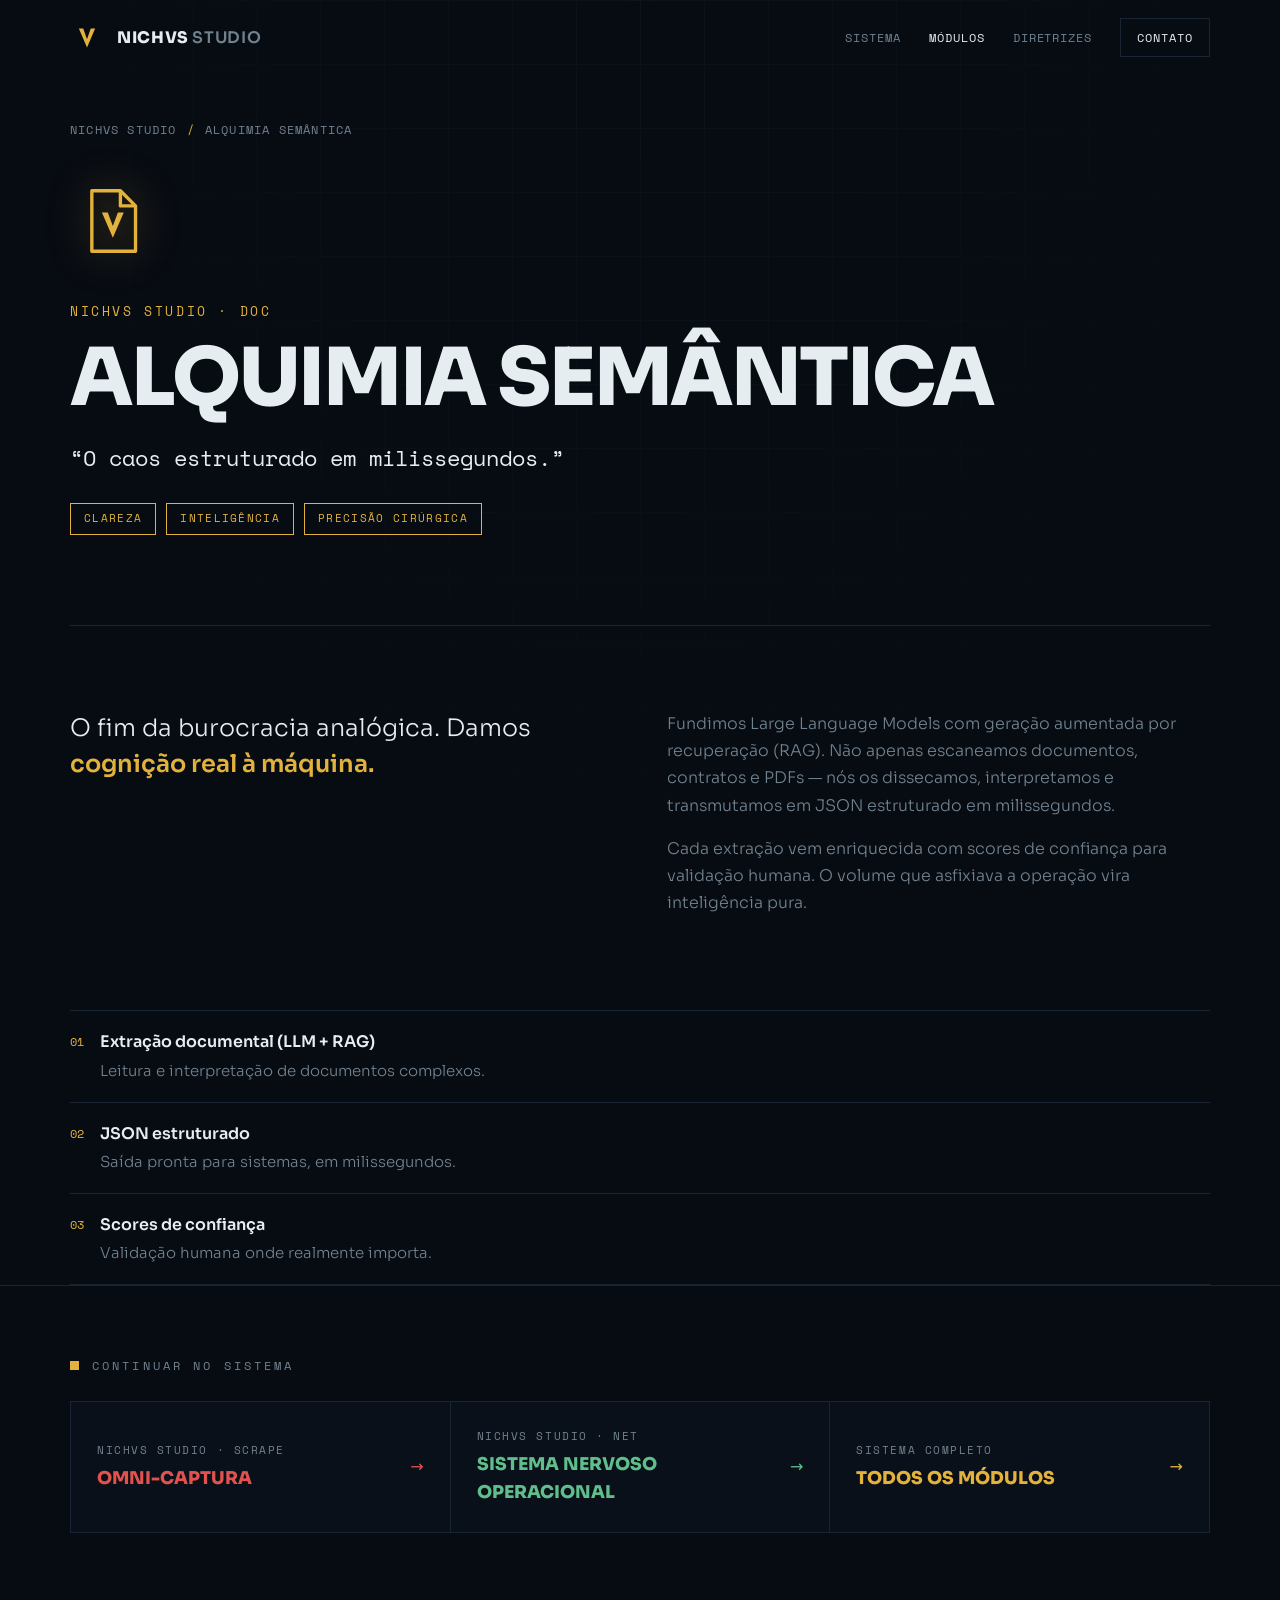
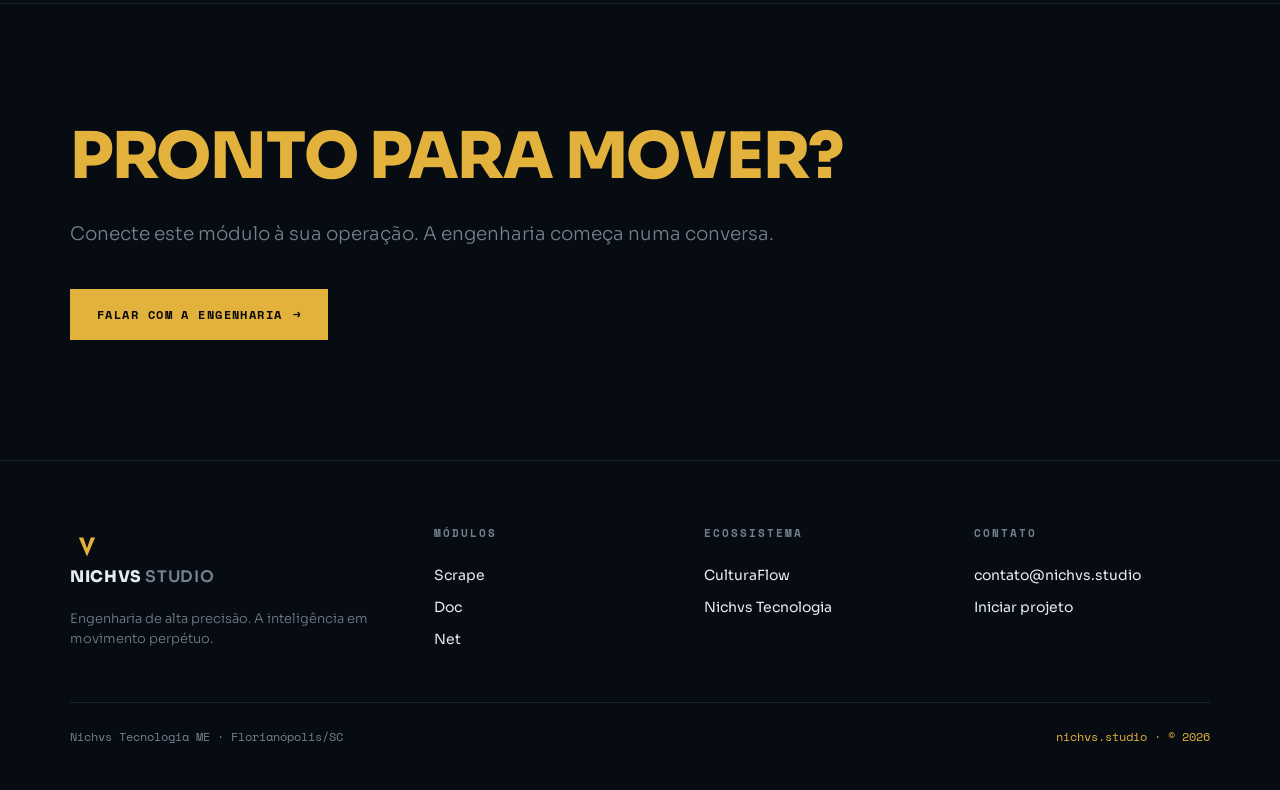
==== doc.html @ d35e4947 "Add files via upload" ====
<!DOCTYPE html><html lang="pt-BR"><head><meta charset="UTF-8"/><meta name="viewport" content="width=device-width, initial-scale=1.0"/><title>NICHVS STUDIO · DOC — Alquimia Semântica | NICHVS STUDIO</title><meta name="description" content="NICHVS STUDIO · DOC · Alquimia Semântica. O caos estruturado em milissegundos."/><link rel="preconnect" href="https://fonts.googleapis.com"/><link rel="preconnect" href="https://fonts.gstatic.com" crossorigin/><link href="https://fonts.googleapis.com/css2?family=Sora:wght@300;400;600;800&family=Space+Mono:wght@400;700&display=swap" rel="stylesheet"/><link rel="stylesheet" href="studio.css"/></head><body class="mod-doc"><header id="head"><div class="wrap nav"><a class="brand" href="index.html" aria-label="NICHVS STUDIO"><svg viewBox="0 0 100 100" aria-hidden="true"><path class="v-fill" d="M26 22 L50 78 L74 22 L61 22 L50 54 L39 22 Z"/></svg><span class="bt">NICHVS <span>STUDIO</span></span></a><nav class="nav-links"><a href="index.html#sistema">Sistema</a><a href="index.html#modulos" style="color:var(--text)">Módulos</a><a href="index.html#diretrizes">Diretrizes</a><a class="nav-cta" href="mailto:contato@nichvs.studio">Contato</a></nav></div></header><main id="top"><div class="wrap"><div class="crumb"><a href="index.html">NICHVS STUDIO</a><span class="sep">/</span>Alquimia Semântica</div><section class="mhero"><svg class="mhero-ico" viewBox="0 0 100 100" aria-hidden="true"><path class="v-stroke" stroke-width="4" stroke-linejoin="round" d="M26 14 H60 L78 32 V86 H26 Z"/><path class="v-stroke" stroke-width="4" stroke-linejoin="round" d="M60 14 V32 H78"/><path class="v-fill" d="M38 40 L51 70 L64 40 L57 40 L51 56 L45 40 Z"/></svg><div class="mname">NICHVS STUDIO · DOC</div><h1>Alquimia Semântica</h1><p class="mtagline">“O caos estruturado em milissegundos.”</p><div class="mcon"><span>Clareza</span><span>Inteligência</span><span>Precisão Cirúrgica</span></div></section><section class="mbody"><div class="lead reveal">O fim da burocracia analógica. Damos <strong>cognição real à máquina.</strong></div><div class="detail reveal"><p>Fundimos Large Language Models com geração aumentada por recuperação (RAG). Não apenas escaneamos documentos, contratos e PDFs — nós os dissecamos, interpretamos e transmutamos em JSON estruturado em milissegundos.</p><p>Cada extração vem enriquecida com scores de confiança para validação humana. O volume que asfixiava a operação vira inteligência pura.</p></div></section><section class="reveal"><ul class="caps"><li><span class="ci">01</span><div><b>Extração documental (LLM + RAG)</b><span>Leitura e interpretação de documentos complexos.</span></div></li><li><span class="ci">02</span><div><b>JSON estruturado</b><span>Saída pronta para sistemas, em milissegundos.</span></div></li><li><span class="ci">03</span><div><b>Scores de confiança</b><span>Validação humana onde realmente importa.</span></div></li></ul></section></div><section class="xnav"><div class="wrap"><div class="sec-label">Continuar no sistema</div><div class="xrow"><a class="xcard m-scrape" href="scrape.html"><div><div class="xl">NICHVS STUDIO · SCRAPE</div><div class="xt">Omni-Captura</div></div><span class="arw">&rarr;</span></a><a class="xcard m-net" href="net.html"><div><div class="xl">NICHVS STUDIO · NET</div><div class="xt">Sistema Nervoso Operacional</div></div><span class="arw">&rarr;</span></a><a class="xcard" href="index.html#modulos"><div><div class="xl">Sistema completo</div><div class="xt">Todos os módulos</div></div><span class="arw">&rarr;</span></a></div></div></section><section class="promise"><div class="wrap"><h2 class="big"><span class="l2">Pronto para mover?</span></h2><p class="sub">Conecte este módulo à sua operação. A engenharia começa numa conversa.</p><a class="btn btn-primary" href="mailto:contato@nichvs.studio?subject=NICHVS%20STUDIO%20·%20DOC">Falar com a engenharia <span class="arw">&rarr;</span></a></div></section></main><footer><div class="wrap"><div class="fgrid"><div class="fcol"><a class="brand" href="index.html"><svg viewBox="0 0 100 100" aria-hidden="true"><path class="v-fill" d="M26 22 L50 78 L74 22 L61 22 L50 54 L39 22 Z"/></svg><span class="bt">NICHVS <span>STUDIO</span></span></a><p class="fabout">Engenharia de alta precisão. A inteligência em movimento perpétuo.</p></div><div class="fcol"><h4>Módulos</h4><a href="scrape.html">Scrape</a><a href="doc.html">Doc</a><a href="net.html">Net</a></div><div class="fcol"><h4>Ecossistema</h4><a href="https://culturaflow.netlify.app" target="_blank" rel="noopener">CulturaFlow</a><a href="https://nichvs.tech" target="_blank" rel="noopener">Nichvs Tecnologia</a></div><div class="fcol"><h4>Contato</h4><a href="mailto:contato@nichvs.studio">contato@nichvs.studio</a><a href="mailto:contato@nichvs.studio?subject=Novo%20projeto">Iniciar projeto</a></div></div><div class="fmeta"><span>Nichvs Tecnologia ME · Florianópolis/SC</span><span class="gold">nichvs.studio · © 2026</span></div></div></footer><script>(function(){"use strict";var h=document.getElementById("head");function s(){if(window.pageYOffset>40){h.classList.add("scrolled");}else{h.classList.remove("scrolled");}}window.addEventListener("scroll",s,{passive:true});s();var it=document.querySelectorAll(".reveal");if("IntersectionObserver" in window){var io=new IntersectionObserver(function(e){for(var i=0;i<e.length;i++){if(e[i].isIntersecting){e[i].target.classList.add("in");io.unobserve(e[i].target);}}},{threshold:.12,rootMargin:"0px 0px -40px 0px"});for(var j=0;j<it.length;j++){io.observe(it[j]);}}else{for(var k=0;k<it.length;k++){it[k].classList.add("in");}}})();</script></body></html>
---- studio.css ----
/* ============================================================
   NICHVS STUDIO — Sistema de Identidade Modular
   Brutalismo Minimalista · Ponta de Lança · Precisão
   ============================================================ */
:root{
  --void:#070b12;
  --surface:#0a1019;
  --surface-2:#0e1722;
  --line:#1a2533;
  --line-soft:#121c28;
  --text:#E6EDF0;
  --muted:#71828F;
  --gold:#E3B23C;
  --red:#E0524D;
  --green:#5FBE8C;
  --c:var(--gold);           /* cor de acento por página (default = master) */
  --maxw:1200px;
}
body.mod-scrape{--c:var(--red)}
body.mod-doc{--c:var(--gold)}
body.mod-net{--c:var(--green)}

*{box-sizing:border-box;margin:0;padding:0}
html{scroll-behavior:smooth;-webkit-text-size-adjust:100%}
body{
  background:var(--void);color:var(--text);
  font-family:"Sora",system-ui,-apple-system,sans-serif;
  line-height:1.6;font-weight:400;overflow-x:hidden;-webkit-font-smoothing:antialiased;
}
/* faint engineering grid */
body::before{
  content:"";position:fixed;inset:0;z-index:0;pointer-events:none;opacity:.5;
  background-image:linear-gradient(var(--line-soft) 1px,transparent 1px),linear-gradient(90deg,var(--line-soft) 1px,transparent 1px);
  background-size:64px 64px;mask-image:radial-gradient(ellipse at 50% 0%,#000 0%,transparent 78%);
  -webkit-mask-image:radial-gradient(ellipse at 50% 0%,#000 0%,transparent 78%);
}
.wrap{max-width:var(--maxw);margin:0 auto;padding:0 30px;position:relative;z-index:1}
a{color:inherit;text-decoration:none}
.mono{font-family:"Space Mono",ui-monospace,monospace}

/* ---------- type ---------- */
.eyebrow{font-family:"Space Mono",monospace;font-size:12px;letter-spacing:.28em;text-transform:uppercase;color:var(--c);display:inline-flex;align-items:center;gap:12px}
.eyebrow::before{content:"";width:26px;height:1px;background:var(--c)}
.kicker{font-family:"Sora",sans-serif;font-weight:800;text-transform:uppercase;letter-spacing:-.01em;line-height:1.05}

/* ---------- header ---------- */
header{position:fixed;top:0;left:0;right:0;z-index:50;border-bottom:1px solid transparent;transition:background .3s,border-color .3s,padding .3s;padding:18px 0}
header.scrolled{background:rgba(7,11,18,.82);-webkit-backdrop-filter:blur(12px);backdrop-filter:blur(12px);border-bottom:1px solid var(--line);padding:11px 0}
.nav{display:flex;align-items:center;justify-content:space-between;gap:24px}
.brand{display:flex;align-items:center;gap:13px}
.brand svg{width:34px;height:34px;display:block}
.brand .bt{font-family:"Sora";font-weight:800;letter-spacing:.04em;font-size:16px}
.brand .bt span{color:var(--muted);font-weight:600}
.nav-links{display:flex;gap:28px;align-items:center}
.nav-links a{color:var(--muted);font-family:"Space Mono",monospace;font-size:12px;letter-spacing:.08em;text-transform:uppercase;transition:color .2s}
.nav-links a:hover{color:var(--text)}
.nav-cta{border:1px solid var(--line);color:var(--text)!important;padding:9px 16px;transition:all .25s}
.nav-cta:hover{border-color:var(--c);color:var(--c)!important;box-shadow:0 0 0 1px var(--c) inset}
@media(max-width:780px){.nav-links a:not(.nav-cta){display:none}}

/* ---------- buttons ---------- */
.btn{display:inline-flex;align-items:center;gap:10px;padding:15px 26px;font-family:"Space Mono",monospace;font-size:12px;letter-spacing:.12em;text-transform:uppercase;font-weight:700;transition:all .25s;border:1px solid transparent}
.btn .arw{transition:transform .25s}
.btn:hover .arw{transform:translateX(4px)}
.btn-primary{background:var(--c);color:#0a0a0a}
.btn-primary:hover{transform:translateY(-2px);box-shadow:0 12px 28px -12px var(--c)}
.btn-ghost{border-color:var(--line);color:var(--text)}
.btn-ghost:hover{border-color:var(--c);color:var(--c)}

/* ---------- hero ---------- */
.hero{position:relative;min-height:100vh;display:flex;align-items:center;overflow:hidden}
.hero-frame{position:absolute;inset:96px 30px 60px;z-index:0;pointer-events:none;color:var(--c);opacity:.5}
.hero-glow{position:absolute;top:42%;left:50%;transform:translate(-50%,-50%);width:680px;height:680px;max-width:120vw;border-radius:50%;background:radial-gradient(circle,color-mix(in srgb,var(--c) 16%,transparent) 0%,transparent 62%);pointer-events:none;z-index:0}
.hero-inner{width:100%;padding:140px 0 90px;text-align:center;display:flex;flex-direction:column;align-items:center}
.hero-mark{width:min(190px,42vw);height:auto;margin-bottom:30px;overflow:visible}
.hero h1{font-family:"Sora";font-weight:800;font-size:clamp(3rem,11vw,8rem);letter-spacing:-.03em;line-height:.92;text-transform:uppercase}
.hero h1 .b2{color:var(--c)}
.hero-sub{font-family:"Space Mono",monospace;font-size:clamp(12px,1.6vw,15px);letter-spacing:.24em;text-transform:uppercase;color:var(--muted);margin-top:20px}
.hero-tag{font-family:"Space Mono",monospace;font-size:clamp(1rem,2vw,1.3rem);color:var(--text);margin-top:26px;max-width:24ch}
.hero-actions{display:flex;gap:14px;flex-wrap:wrap;justify-content:center;margin-top:42px}

/* ---------- generic section ---------- */
section{position:relative;z-index:1}
.sec{padding:110px 0;border-top:1px solid var(--line)}
.sec-label{font-family:"Space Mono",monospace;font-size:12px;letter-spacing:.26em;text-transform:uppercase;color:var(--muted);display:flex;align-items:center;gap:13px;margin-bottom:34px}
.sec-label::before{content:"";width:9px;height:9px;background:var(--c);flex:none}
.sec h2{font-family:"Sora";font-weight:800;font-size:clamp(1.8rem,4.4vw,3rem);letter-spacing:-.02em;line-height:1.1;text-transform:uppercase}

/* concept */
.concept{display:grid;grid-template-columns:.85fr 1.15fr;gap:54px;align-items:start}
@media(max-width:820px){.concept{grid-template-columns:1fr;gap:30px}}
.concept-list{list-style:none;display:flex;flex-direction:column;gap:0;border-top:1px solid var(--line)}
.concept-list li{padding:20px 0;border-bottom:1px solid var(--line);font-family:"Sora";font-weight:800;font-size:clamp(1.3rem,3vw,1.9rem);text-transform:uppercase;letter-spacing:-.01em;display:flex;align-items:baseline;gap:16px}
.concept-list li .n{font-family:"Space Mono",monospace;font-size:12px;font-weight:400;color:var(--c)}
.concept-list li .sm{font-family:"Space Mono",monospace;font-size:12px;font-weight:400;color:var(--muted);text-transform:none;margin-left:auto}
.concept p{color:var(--muted);font-weight:300;font-size:clamp(1rem,1.5vw,1.16rem);margin-bottom:20px}
.concept p strong{color:var(--text);font-weight:500}
.concept .anchor-note{font-family:"Space Mono",monospace;font-size:13px;color:var(--c);margin-top:8px}

/* ---------- modules grid (LINKS) ---------- */
.mods{display:grid;grid-template-columns:repeat(3,1fr);gap:1px;background:var(--line);border:1px solid var(--line)}
@media(max-width:840px){.mods{grid-template-columns:1fr}}
.mod{background:var(--surface);padding:38px 32px 32px;display:flex;flex-direction:column;position:relative;overflow:hidden;transition:background .3s,transform .3s;--c:var(--gold)}
.mod.m-scrape{--c:var(--red)}.mod.m-doc{--c:var(--gold)}.mod.m-net{--c:var(--green)}
.mod::before{content:"";position:absolute;top:0;left:0;right:0;height:3px;background:var(--c);transform:scaleX(0);transform-origin:left;transition:transform .4s}
.mod:hover{background:var(--surface-2);transform:translateY(-4px)}
.mod:hover::before{transform:scaleX(1)}
.mod-ico{width:54px;height:54px;color:var(--c);margin-bottom:24px;overflow:visible}
.mod-name{font-family:"Space Mono",monospace;font-size:11px;letter-spacing:.18em;text-transform:uppercase;color:var(--c);margin-bottom:14px}
.mod h3{font-family:"Sora";font-weight:800;font-size:1.5rem;text-transform:uppercase;letter-spacing:-.01em;line-height:1.05;margin-bottom:12px}
.mod .mtag{font-family:"Space Mono",monospace;font-size:13px;color:var(--text);line-height:1.5;margin-bottom:18px}
.mod .mcon{font-family:"Space Mono",monospace;font-size:11.5px;color:var(--muted);letter-spacing:.04em;margin-bottom:26px}
.mod .go{margin-top:auto;font-family:"Space Mono",monospace;font-size:12px;letter-spacing:.1em;text-transform:uppercase;color:var(--c);display:inline-flex;align-items:center;gap:9px}
.mod .go .arw{transition:transform .25s}
.mod:hover .go .arw{transform:translateX(5px)}

/* ---------- module page hero ---------- */
.crumb{font-family:"Space Mono",monospace;font-size:12px;letter-spacing:.1em;text-transform:uppercase;color:var(--muted);padding-top:120px}
.crumb a{color:var(--muted);transition:color .2s}.crumb a:hover{color:var(--text)}
.crumb .sep{color:var(--c);margin:0 10px}
.mhero{padding:40px 0 90px;border-bottom:1px solid var(--line)}
.mhero-ico{width:84px;height:84px;color:var(--c);margin-bottom:30px;overflow:visible;filter:drop-shadow(0 0 22px color-mix(in srgb,var(--c) 45%,transparent))}
.mhero .mname{font-family:"Space Mono",monospace;font-size:13px;letter-spacing:.2em;text-transform:uppercase;color:var(--c);margin-bottom:18px}
.mhero h1{font-family:"Sora";font-weight:800;font-size:clamp(2.6rem,7vw,5rem);text-transform:uppercase;letter-spacing:-.03em;line-height:.95}
.mhero .mtagline{font-family:"Space Mono",monospace;font-size:clamp(1.05rem,2.2vw,1.4rem);color:var(--text);margin-top:24px}
.mhero .mcon{display:flex;gap:10px;flex-wrap:wrap;margin-top:28px}
.mhero .mcon span{font-family:"Space Mono",monospace;font-size:11px;letter-spacing:.12em;text-transform:uppercase;color:var(--c);border:1px solid var(--c);padding:6px 13px}

.mbody{padding:84px 0;display:grid;grid-template-columns:1fr 1fr;gap:54px;align-items:start}
@media(max-width:820px){.mbody{grid-template-columns:1fr;gap:28px}}
.mbody .lead{font-family:"Sora";font-weight:300;font-size:clamp(1.15rem,2vw,1.5rem);line-height:1.5;color:var(--text)}
.mbody .lead strong{font-weight:600;color:var(--c)}
.mbody .detail{color:var(--muted);font-weight:300;line-height:1.7}
.mbody .detail p+p{margin-top:16px}

.caps{list-style:none;display:flex;flex-direction:column;gap:0;border-top:1px solid var(--line);margin-top:10px}
.caps li{padding:18px 0;border-bottom:1px solid var(--line);display:flex;gap:16px;align-items:flex-start}
.caps li .ci{font-family:"Space Mono",monospace;font-size:12px;color:var(--c);flex:none;padding-top:3px}
.caps li b{font-weight:600;display:block;margin-bottom:3px}
.caps li span{color:var(--muted);font-weight:300;font-size:.94rem}

/* cross-nav between modules */
.xnav{border-top:1px solid var(--line);padding:70px 0}
.xnav .sec-label{margin-bottom:26px}
.xrow{display:grid;grid-template-columns:repeat(3,1fr);gap:1px;background:var(--line);border:1px solid var(--line)}
@media(max-width:680px){.xrow{grid-template-columns:1fr}}
.xcard{background:var(--surface);padding:26px 26px;display:flex;align-items:center;justify-content:space-between;gap:14px;transition:background .25s;--c:var(--gold)}
.xcard.m-scrape{--c:var(--red)}.xcard.m-doc{--c:var(--gold)}.xcard.m-net{--c:var(--green)}
.xcard:hover{background:var(--surface-2)}
.xcard .xl{font-family:"Space Mono",monospace;font-size:11px;letter-spacing:.14em;text-transform:uppercase;color:var(--muted)}
.xcard .xt{font-family:"Sora";font-weight:800;text-transform:uppercase;font-size:1.1rem;color:var(--c);margin-top:4px}
.xcard .arw{color:var(--c);transition:transform .25s}.xcard:hover .arw{transform:translateX(5px)}

/* ---------- promise / CTA band ---------- */
.promise{padding:120px 0;border-top:1px solid var(--line);position:relative;overflow:hidden}
.promise .big{font-family:"Sora";font-weight:800;font-size:clamp(2rem,5.6vw,4rem);text-transform:uppercase;letter-spacing:-.02em;line-height:1.02;max-width:18ch;margin-bottom:30px}
.promise .big .l1{color:var(--muted)}.promise .big .l2{color:var(--c)}
.promise .sub{color:var(--muted);font-weight:300;max-width:56ch;margin-bottom:40px;font-size:clamp(1rem,1.5vw,1.16rem)}

/* ---------- footer ---------- */
footer{border-top:1px solid var(--line);padding:64px 0 44px}
.fgrid{display:grid;grid-template-columns:1.4fr 1fr 1fr 1fr;gap:34px}
@media(max-width:780px){.fgrid{grid-template-columns:1fr 1fr;gap:30px}}
.fcol h4{font-family:"Space Mono",monospace;font-size:11px;letter-spacing:.18em;text-transform:uppercase;color:var(--muted);margin-bottom:16px}
.fcol a,.fcol .fitem{display:block;color:var(--text);font-size:14px;padding:5px 0;transition:color .2s}
.fcol a:hover{color:var(--c)}
.fcol .brand{margin-bottom:14px}
.fabout{color:var(--muted);font-size:13px;font-weight:300;line-height:1.6;max-width:30ch}
.fmeta{margin-top:46px;border-top:1px solid var(--line);padding-top:24px;display:flex;justify-content:space-between;flex-wrap:wrap;gap:10px;font-family:"Space Mono",monospace;font-size:12px;color:var(--muted)}
.fmeta .gold{color:var(--c)}

/* ---------- V / icon styles ---------- */
.v-fill{fill:var(--c)}
.v-stroke{stroke:var(--c);fill:none}
.net-node{fill:var(--c)}
.net-node.pulse{animation:pulse 3.4s ease-in-out infinite;transform-box:fill-box;transform-origin:center}
@keyframes pulse{0%,100%{opacity:.55;transform:scale(1)}50%{opacity:1;transform:scale(1.45)}}

/* ---------- reveal ---------- */
.reveal{opacity:0;transform:translateY(22px);transition:opacity .6s ease,transform .6s ease}
.reveal.in{opacity:1;transform:none}
@media(prefers-reduced-motion:reduce){*{animation:none!important;transition:none!important}.reveal{opacity:1;transform:none}html{scroll-behavior:auto}}
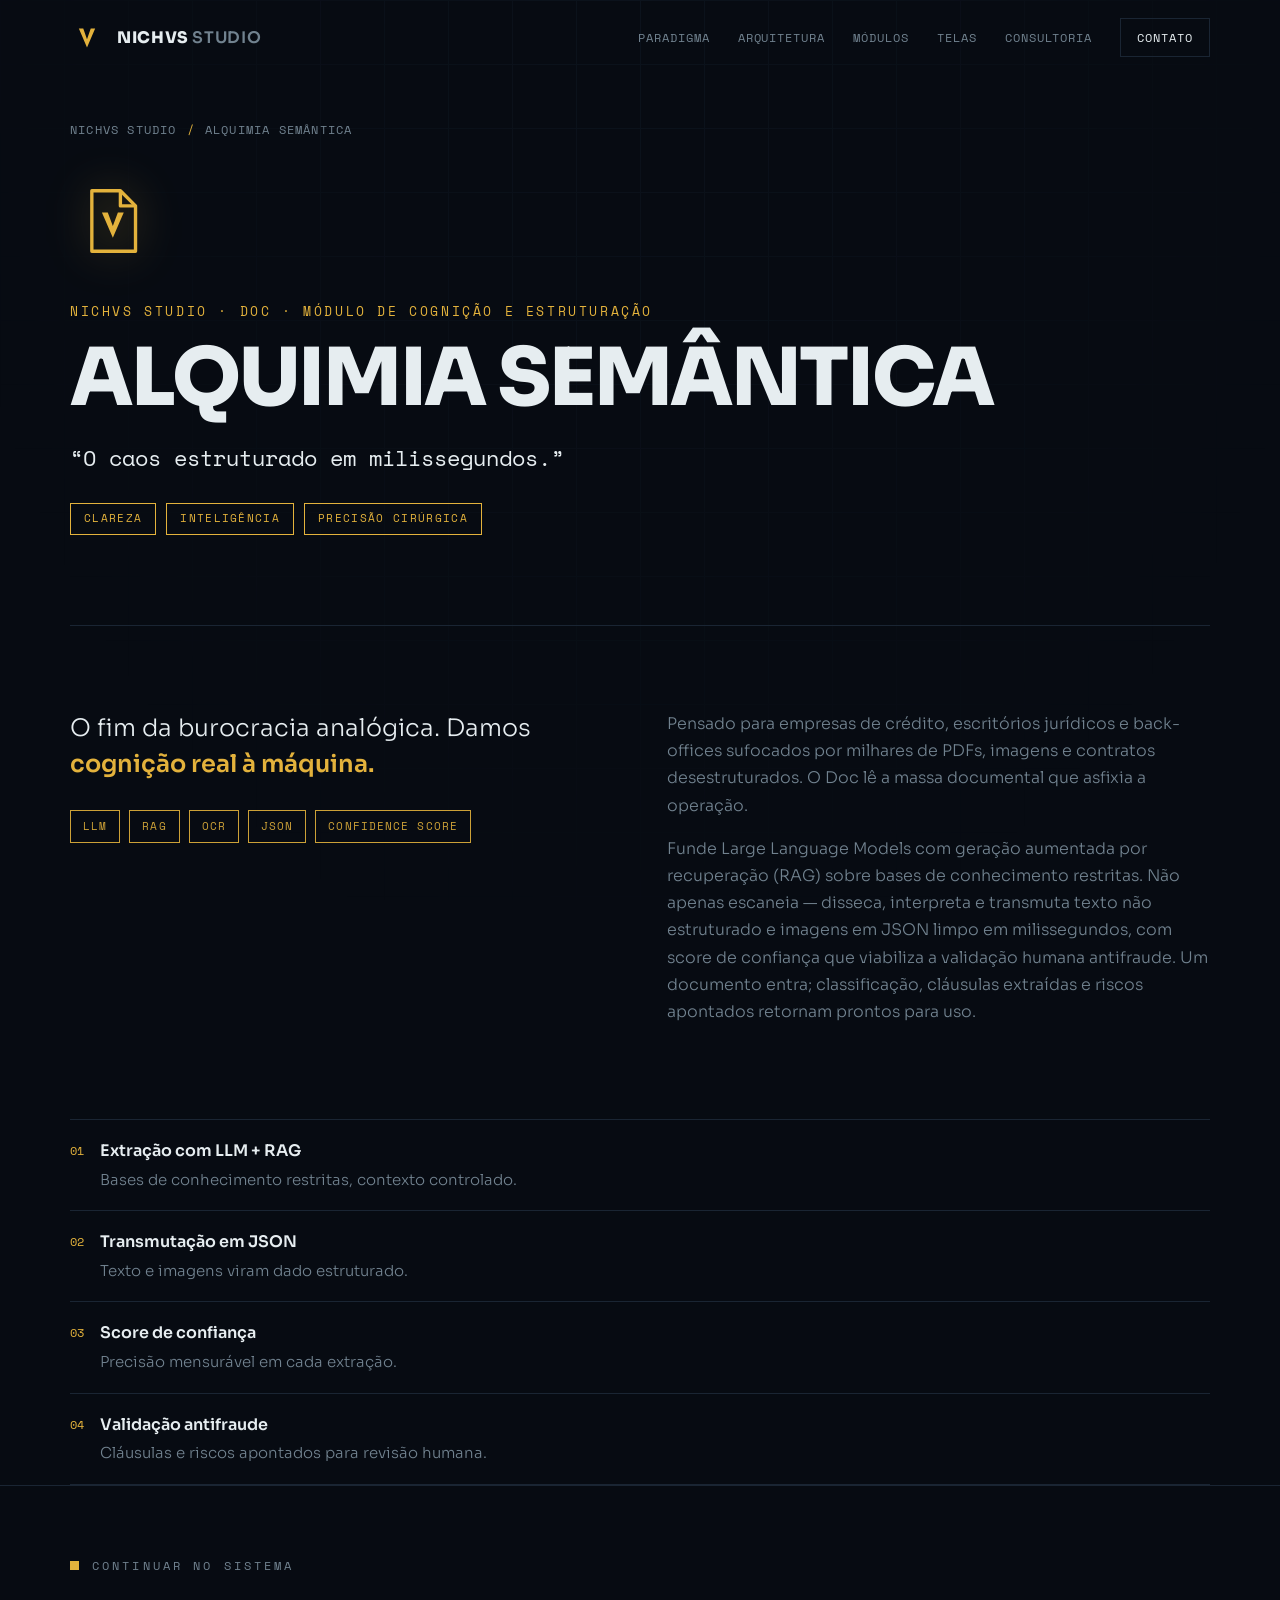
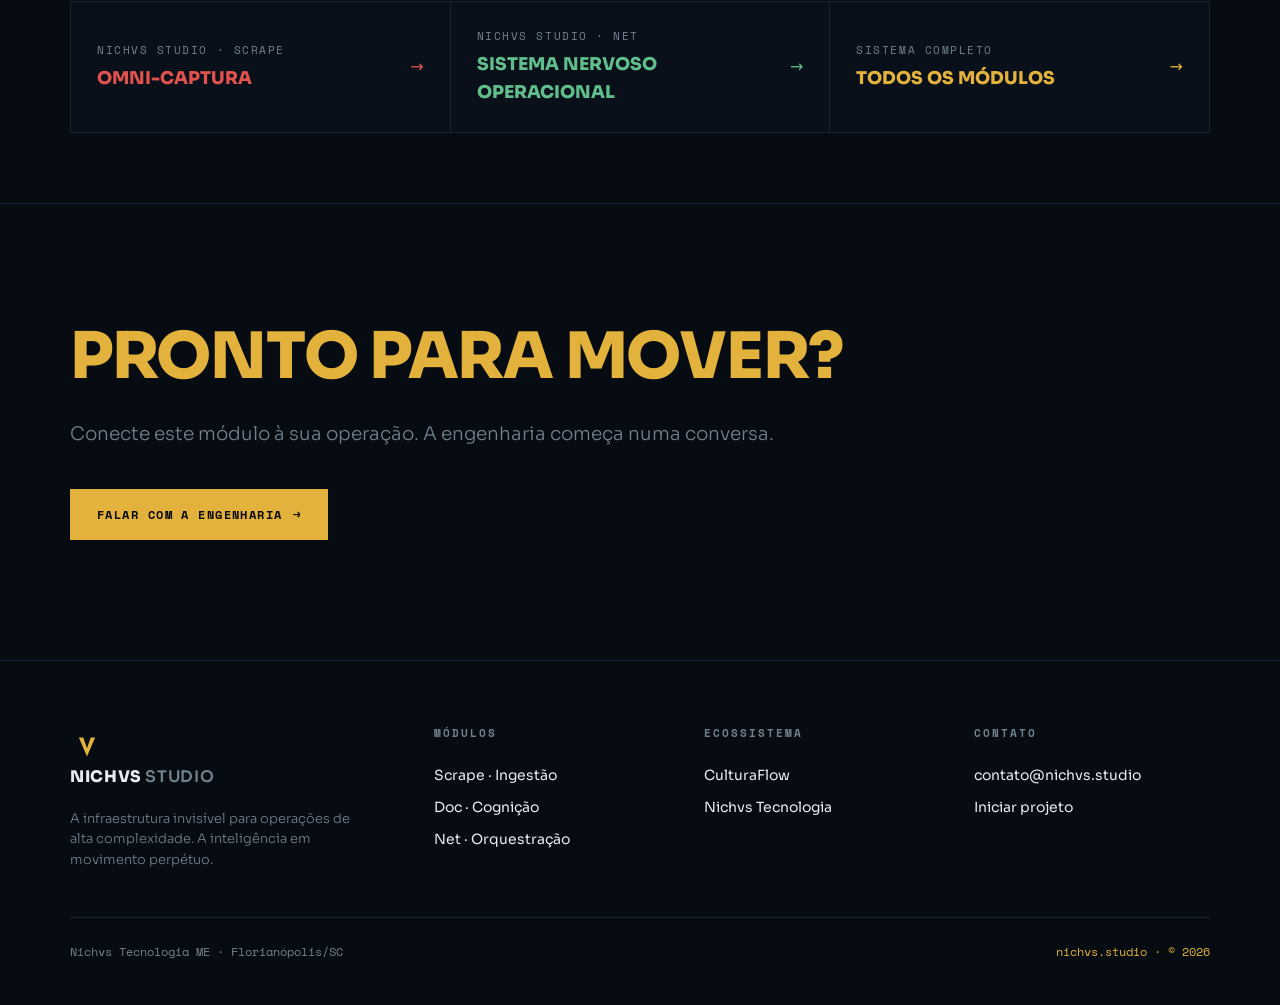
==== commit 003930fb: "Add files via upload" ====
--- a/doc.html
+++ b/doc.html
@@ -1 +1 @@
-<!DOCTYPE html><html lang="pt-BR"><head><meta charset="UTF-8"/><meta name="viewport" content="width=device-width, initial-scale=1.0"/><title>NICHVS STUDIO · DOC — Alquimia Semântica | NICHVS STUDIO</title><meta name="description" content="NICHVS STUDIO · DOC · Alquimia Semântica. O caos estruturado em milissegundos."/><link rel="preconnect" href="https://fonts.googleapis.com"/><link rel="preconnect" href="https://fonts.gstatic.com" crossorigin/><link href="https://fonts.googleapis.com/css2?family=Sora:wght@300;400;600;800&family=Space+Mono:wght@400;700&display=swap" rel="stylesheet"/><link rel="stylesheet" href="studio.css"/></head><body class="mod-doc"><header id="head"><div class="wrap nav"><a class="brand" href="index.html" aria-label="NICHVS STUDIO"><svg viewBox="0 0 100 100" aria-hidden="true"><path class="v-fill" d="M26 22 L50 78 L74 22 L61 22 L50 54 L39 22 Z"/></svg><span class="bt">NICHVS <span>STUDIO</span></span></a><nav class="nav-links"><a href="index.html#sistema">Sistema</a><a href="index.html#modulos" style="color:var(--text)">Módulos</a><a href="index.html#diretrizes">Diretrizes</a><a class="nav-cta" href="mailto:contato@nichvs.studio">Contato</a></nav></div></header><main id="top"><div class="wrap"><div class="crumb"><a href="index.html">NICHVS STUDIO</a><span class="sep">/</span>Alquimia Semântica</div><section class="mhero"><svg class="mhero-ico" viewBox="0 0 100 100" aria-hidden="true"><path class="v-stroke" stroke-width="4" stroke-linejoin="round" d="M26 14 H60 L78 32 V86 H26 Z"/><path class="v-stroke" stroke-width="4" stroke-linejoin="round" d="M60 14 V32 H78"/><path class="v-fill" d="M38 40 L51 70 L64 40 L57 40 L51 56 L45 40 Z"/></svg><div class="mname">NICHVS STUDIO · DOC</div><h1>Alquimia Semântica</h1><p class="mtagline">“O caos estruturado em milissegundos.”</p><div class="mcon"><span>Clareza</span><span>Inteligência</span><span>Precisão Cirúrgica</span></div></section><section class="mbody"><div class="lead reveal">O fim da burocracia analógica. Damos <strong>cognição real à máquina.</strong></div><div class="detail reveal"><p>Fundimos Large Language Models com geração aumentada por recuperação (RAG). Não apenas escaneamos documentos, contratos e PDFs — nós os dissecamos, interpretamos e transmutamos em JSON estruturado em milissegundos.</p><p>Cada extração vem enriquecida com scores de confiança para validação humana. O volume que asfixiava a operação vira inteligência pura.</p></div></section><section class="reveal"><ul class="caps"><li><span class="ci">01</span><div><b>Extração documental (LLM + RAG)</b><span>Leitura e interpretação de documentos complexos.</span></div></li><li><span class="ci">02</span><div><b>JSON estruturado</b><span>Saída pronta para sistemas, em milissegundos.</span></div></li><li><span class="ci">03</span><div><b>Scores de confiança</b><span>Validação humana onde realmente importa.</span></div></li></ul></section></div><section class="xnav"><div class="wrap"><div class="sec-label">Continuar no sistema</div><div class="xrow"><a class="xcard m-scrape" href="scrape.html"><div><div class="xl">NICHVS STUDIO · SCRAPE</div><div class="xt">Omni-Captura</div></div><span class="arw">&rarr;</span></a><a class="xcard m-net" href="net.html"><div><div class="xl">NICHVS STUDIO · NET</div><div class="xt">Sistema Nervoso Operacional</div></div><span class="arw">&rarr;</span></a><a class="xcard" href="index.html#modulos"><div><div class="xl">Sistema completo</div><div class="xt">Todos os módulos</div></div><span class="arw">&rarr;</span></a></div></div></section><section class="promise"><div class="wrap"><h2 class="big"><span class="l2">Pronto para mover?</span></h2><p class="sub">Conecte este módulo à sua operação. A engenharia começa numa conversa.</p><a class="btn btn-primary" href="mailto:contato@nichvs.studio?subject=NICHVS%20STUDIO%20·%20DOC">Falar com a engenharia <span class="arw">&rarr;</span></a></div></section></main><footer><div class="wrap"><div class="fgrid"><div class="fcol"><a class="brand" href="index.html"><svg viewBox="0 0 100 100" aria-hidden="true"><path class="v-fill" d="M26 22 L50 78 L74 22 L61 22 L50 54 L39 22 Z"/></svg><span class="bt">NICHVS <span>STUDIO</span></span></a><p class="fabout">Engenharia de alta precisão. A inteligência em movimento perpétuo.</p></div><div class="fcol"><h4>Módulos</h4><a href="scrape.html">Scrape</a><a href="doc.html">Doc</a><a href="net.html">Net</a></div><div class="fcol"><h4>Ecossistema</h4><a href="https://culturaflow.netlify.app" target="_blank" rel="noopener">CulturaFlow</a><a href="https://nichvs.tech" target="_blank" rel="noopener">Nichvs Tecnologia</a></div><div class="fcol"><h4>Contato</h4><a href="mailto:contato@nichvs.studio">contato@nichvs.studio</a><a href="mailto:contato@nichvs.studio?subject=Novo%20projeto">Iniciar projeto</a></div></div><div class="fmeta"><span>Nichvs Tecnologia ME · Florianópolis/SC</span><span class="gold">nichvs.studio · © 2026</span></div></div></footer><script>(function(){"use strict";var h=document.getElementById("head");function s(){if(window.pageYOffset>40){h.classList.add("scrolled");}else{h.classList.remove("scrolled");}}window.addEventListener("scroll",s,{passive:true});s();var it=document.querySelectorAll(".reveal");if("IntersectionObserver" in window){var io=new IntersectionObserver(function(e){for(var i=0;i<e.length;i++){if(e[i].isIntersecting){e[i].target.classList.add("in");io.unobserve(e[i].target);}}},{threshold:.12,rootMargin:"0px 0px -40px 0px"});for(var j=0;j<it.length;j++){io.observe(it[j]);}}else{for(var k=0;k<it.length;k++){it[k].classList.add("in");}}})();</script></body></html>+<!DOCTYPE html><html lang="pt-BR"><head><meta charset="UTF-8"/><meta name="viewport" content="width=device-width, initial-scale=1.0"/><title>NICHVS STUDIO · DOC — Alquimia Semântica | NICHVS STUDIO</title><meta name="description" content="NICHVS STUDIO · DOC · Módulo de Cognição e Estruturação. O caos estruturado em milissegundos."/><link rel="preconnect" href="https://fonts.googleapis.com"/><link rel="preconnect" href="https://fonts.gstatic.com" crossorigin/><link href="https://fonts.googleapis.com/css2?family=Sora:wght@300;400;600;800&family=Space+Mono:wght@400;700&display=swap" rel="stylesheet"/><link rel="stylesheet" href="studio.css"/></head><body class="mod-doc"><header id="head"><div class="wrap nav"><a class="brand" href="index.html" aria-label="NICHVS STUDIO"><svg viewBox="0 0 100 100" aria-hidden="true"><path class="v-fill" d="M26 22 L50 78 L74 22 L61 22 L50 54 L39 22 Z"/></svg><span class="bt">NICHVS <span>STUDIO</span></span></a><nav class="nav-links"><a href="index.html#paradigma">Paradigma</a><a href="index.html#arquitetura">Arquitetura</a><a href="index.html#modulos">Módulos</a><a href="index.html#telas">Telas</a><a href="index.html#consultoria">Consultoria</a><a class="nav-cta" href="mailto:contato@nichvs.studio">Contato</a></nav></div></header><main id="top"><div class="wrap"><div class="crumb"><a href="index.html">NICHVS STUDIO</a><span class="sep">/</span>Alquimia Semântica</div><section class="mhero"><svg class="mhero-ico" viewBox="0 0 100 100" aria-hidden="true"><path class="v-stroke" stroke-width="4" stroke-linejoin="round" d="M26 14 H60 L78 32 V86 H26 Z"/><path class="v-stroke" stroke-width="4" stroke-linejoin="round" d="M60 14 V32 H78"/><path class="v-fill" d="M38 40 L51 70 L64 40 L57 40 L51 56 L45 40 Z"/></svg><div class="mname">NICHVS STUDIO · DOC · Módulo de Cognição e Estruturação</div><h1>Alquimia Semântica</h1><p class="mtagline">“O caos estruturado em milissegundos.”</p><div class="mcon"><span>Clareza</span><span>Inteligência</span><span>Precisão Cirúrgica</span></div></section><section class="mbody"><div class="lead reveal">O fim da burocracia analógica. Damos <strong>cognição real à máquina.</strong><div class="chips"><span class="chip">LLM</span><span class="chip">RAG</span><span class="chip">OCR</span><span class="chip">JSON</span><span class="chip">Confidence score</span></div></div><div class="detail reveal"><p>Pensado para empresas de crédito, escritórios jurídicos e back-offices sufocados por milhares de PDFs, imagens e contratos desestruturados. O Doc lê a massa documental que asfixia a operação.</p><p>Funde Large Language Models com geração aumentada por recuperação (RAG) sobre bases de conhecimento restritas. Não apenas escaneia — disseca, interpreta e transmuta texto não estruturado e imagens em JSON limpo em milissegundos, com score de confiança que viabiliza a validação humana antifraude. Um documento entra; classificação, cláusulas extraídas e riscos apontados retornam prontos para uso.</p></div></section><section class="reveal"><ul class="caps"><li><span class="ci">01</span><div><b>Extração com LLM + RAG</b><span>Bases de conhecimento restritas, contexto controlado.</span></div></li><li><span class="ci">02</span><div><b>Transmutação em JSON</b><span>Texto e imagens viram dado estruturado.</span></div></li><li><span class="ci">03</span><div><b>Score de confiança</b><span>Precisão mensurável em cada extração.</span></div></li><li><span class="ci">04</span><div><b>Validação antifraude</b><span>Cláusulas e riscos apontados para revisão humana.</span></div></li></ul></section></div><section class="xnav"><div class="wrap"><div class="sec-label">Continuar no sistema</div><div class="xrow"><a class="xcard m-scrape" href="scrape.html"><div><div class="xl">NICHVS STUDIO · SCRAPE</div><div class="xt">Omni-Captura</div></div><span class="arw">&rarr;</span></a><a class="xcard m-net" href="net.html"><div><div class="xl">NICHVS STUDIO · NET</div><div class="xt">Sistema Nervoso Operacional</div></div><span class="arw">&rarr;</span></a><a class="xcard" href="index.html#modulos"><div><div class="xl">Sistema completo</div><div class="xt">Todos os módulos</div></div><span class="arw">&rarr;</span></a></div></div></section><section class="promise"><div class="wrap"><h2 class="big"><span class="l2">Pronto para mover?</span></h2><p class="sub">Conecte este módulo à sua operação. A engenharia começa numa conversa.</p><a class="btn btn-primary" href="mailto:contato@nichvs.studio?subject=NICHVS%20STUDIO%20·%20DOC">Falar com a engenharia <span class="arw">&rarr;</span></a></div></section></main><footer><div class="wrap"><div class="fgrid"><div class="fcol"><a class="brand" href="index.html"><svg viewBox="0 0 100 100" aria-hidden="true"><path class="v-fill" d="M26 22 L50 78 L74 22 L61 22 L50 54 L39 22 Z"/></svg><span class="bt">NICHVS <span>STUDIO</span></span></a><p class="fabout">A infraestrutura invisível para operações de alta complexidade. A inteligência em movimento perpétuo.</p></div><div class="fcol"><h4>Módulos</h4><a href="scrape.html">Scrape · Ingestão</a><a href="doc.html">Doc · Cognição</a><a href="net.html">Net · Orquestração</a></div><div class="fcol"><h4>Ecossistema</h4><a href="https://culturaflow.netlify.app" target="_blank" rel="noopener">CulturaFlow</a><a href="https://nichvs.tech" target="_blank" rel="noopener">Nichvs Tecnologia</a></div><div class="fcol"><h4>Contato</h4><a href="mailto:contato@nichvs.studio">contato@nichvs.studio</a><a href="mailto:contato@nichvs.studio?subject=Novo%20projeto">Iniciar projeto</a></div></div><div class="fmeta"><span>Nichvs Tecnologia ME · Florianópolis/SC</span><span class="gold">nichvs.studio · © 2026</span></div></div></footer><script>(function(){"use strict";var h=document.getElementById("head");function s(){if(window.pageYOffset>40){h.classList.add("scrolled");}else{h.classList.remove("scrolled");}}window.addEventListener("scroll",s,{passive:true});s();var it=document.querySelectorAll(".reveal");if("IntersectionObserver" in window){var io=new IntersectionObserver(function(e){for(var i=0;i<e.length;i++){if(e[i].isIntersecting){e[i].target.classList.add("in");io.unobserve(e[i].target);}}},{threshold:.12,rootMargin:"0px 0px -40px 0px"});for(var j=0;j<it.length;j++){io.observe(it[j]);}}else{for(var k=0;k<it.length;k++){it[k].classList.add("in");}}var sp=document.querySelectorAll(".spoiler");for(var q=0;q<sp.length;q++){sp[q].addEventListener("click",function(){this.classList.toggle("revealed");});}})();</script></body></html>
--- a/studio.css
+++ b/studio.css
@@ -180,3 +180,71 @@
 .reveal{opacity:0;transform:translateY(22px);transition:opacity .6s ease,transform .6s ease}
 .reveal.in{opacity:1;transform:none}
 @media(prefers-reduced-motion:reduce){*{animation:none!important;transition:none!important}.reveal{opacity:1;transform:none}html{scroll-behavior:auto}}
+
+/* ---------- paradigma (manifesto) ---------- */
+.para-grid{display:grid;grid-template-columns:1.25fr .75fr;gap:54px;align-items:start}
+@media(max-width:820px){.para-grid{grid-template-columns:1fr;gap:30px}}
+.para-grid .ptext h2{margin-bottom:24px}
+.para-grid .ptext p{color:var(--muted);font-weight:300;font-size:clamp(1rem,1.5vw,1.18rem);max-width:60ch}
+.para-grid .ptext p+p{margin-top:18px}
+.para-grid .ptext p strong{color:var(--text);font-weight:500}
+
+/* ---------- 4 frentes de força ---------- */
+.fronts{display:grid;grid-template-columns:1fr 1fr;gap:1px;background:var(--line);border:1px solid var(--line);margin-top:8px}
+@media(max-width:760px){.fronts{grid-template-columns:1fr}}
+.front{background:var(--surface);padding:34px 32px;transition:background .3s}
+.front:hover{background:var(--surface-2)}
+.front .fn{font-family:"Space Mono",monospace;font-size:12px;color:var(--c);letter-spacing:.1em}
+.front h3{font-family:"Sora";font-weight:800;text-transform:uppercase;font-size:1.25rem;letter-spacing:-.01em;line-height:1.1;margin:12px 0 6px}
+.front .fsub{font-family:"Space Mono",monospace;font-size:12px;color:var(--muted);text-transform:uppercase;letter-spacing:.06em;margin-bottom:16px}
+.front p{color:var(--muted);font-weight:300;font-size:.95rem;line-height:1.62}
+
+/* ---------- composable note ---------- */
+.composable{border:1px solid var(--c);background:linear-gradient(180deg,color-mix(in srgb,var(--c) 7%,transparent),transparent);padding:34px 34px;margin-bottom:42px;display:flex;gap:26px;align-items:flex-start;flex-wrap:wrap}
+.composable .ctag{font-family:"Space Mono",monospace;font-size:12px;letter-spacing:.18em;text-transform:uppercase;color:var(--c);flex:none;padding-top:4px}
+.composable p{color:var(--text);font-weight:300;font-size:clamp(1rem,1.7vw,1.22rem);line-height:1.5;max-width:64ch}
+.composable p b{font-weight:600}
+
+/* ---------- tech chips ---------- */
+.chips{display:flex;flex-wrap:wrap;gap:9px;margin-top:28px}
+.chip{font-family:"Space Mono",monospace;font-size:11px;letter-spacing:.1em;text-transform:uppercase;color:var(--c);border:1px solid var(--c);padding:7px 12px;opacity:.9}
+
+/* ---------- dashboards (mockups de tela) ---------- */
+.telas{display:flex;flex-direction:column;gap:16px}
+.dash{background:var(--surface);border:1px solid var(--line);overflow:hidden;--c:var(--gold)}
+.dash.d-scrape{--c:var(--red)}.dash.d-doc{--c:var(--gold)}.dash.d-net{--c:var(--green)}
+.dash-bar{display:flex;align-items:center;gap:8px;padding:11px 16px;border-bottom:1px solid var(--line);background:var(--surface-2)}
+.dash-bar .dot{width:9px;height:9px;border-radius:50%;background:var(--line)}
+.dash-bar .dt{font-family:"Space Mono",monospace;font-size:11px;letter-spacing:.1em;text-transform:uppercase;color:var(--muted);margin-left:8px}
+.dash-bar .dt b{color:var(--c)}
+.dash-body{padding:18px;display:grid;grid-template-columns:repeat(4,1fr);gap:12px}
+@media(max-width:620px){.dash-body{grid-template-columns:repeat(2,1fr)}}
+.metric{border:1px solid var(--line);padding:14px}
+.metric .ml{font-family:"Space Mono",monospace;font-size:10px;letter-spacing:.08em;text-transform:uppercase;color:var(--muted)}
+.metric .mv{font-family:"Sora";font-weight:800;font-size:1.4rem;margin-top:6px;color:var(--c)}
+.dash-foot{padding:11px 16px;border-top:1px solid var(--line);font-family:"Space Mono",monospace;font-size:10.5px;color:var(--muted)}
+
+/* ---------- spoiler ---------- */
+.spoiler{filter:blur(6px);cursor:pointer;transition:filter .18s,background .18s;background:rgba(227,178,60,.07);border-radius:2px;padding:0 3px;user-select:none}
+.spoiler:hover{background:rgba(227,178,60,.13)}
+.spoiler.revealed{filter:none;user-select:auto;background:transparent}
+.spoiler-note{font-family:"Space Mono",monospace;font-size:11px;color:var(--gold);border:1px dashed var(--gold);padding:8px 12px;display:inline-flex;gap:8px;align-items:center;margin:4px 0 20px}
+
+/* ---------- consultoria ---------- */
+.method{border:1px solid var(--gold);background:linear-gradient(180deg,rgba(227,178,60,.07),transparent);padding:26px 28px;margin-bottom:30px}
+.method .mt{font-family:"Space Mono",monospace;font-size:11px;letter-spacing:.16em;text-transform:uppercase;color:var(--gold);margin-bottom:10px}
+.method p{color:var(--text);font-weight:300;font-size:clamp(1rem,1.6vw,1.15rem);line-height:1.55}
+.method p b{font-weight:600}
+.fwchips{display:flex;flex-wrap:wrap;gap:8px;margin:22px 0 0}
+.fwchip{font-family:"Space Mono",monospace;font-size:10.5px;letter-spacing:.06em;text-transform:uppercase;color:var(--muted);border:1px solid var(--line);padding:6px 10px}
+.fwchip.on{color:var(--gold);border-color:var(--gold)}
+.models{display:grid;grid-template-columns:1fr 1fr;gap:1px;background:var(--line);border:1px solid var(--line);margin-top:30px}
+@media(max-width:720px){.models{grid-template-columns:1fr}}
+.model{background:var(--surface);padding:28px 26px;--c:var(--gold)}
+.model.fin{--c:var(--green)}.model.oss{--c:var(--cyan)}
+.model .mk{font-family:"Space Mono",monospace;font-size:11px;letter-spacing:.14em;text-transform:uppercase;color:var(--c);margin-bottom:8px}
+.model h4{font-family:"Sora";font-weight:800;text-transform:uppercase;font-size:1.2rem;margin-bottom:12px}
+.model p{color:var(--muted);font-weight:300;font-size:.93rem;margin-bottom:16px}
+.model .mrow{display:flex;justify-content:space-between;padding:9px 0;border-top:1px solid var(--line);font-size:.86rem}
+.model .mrow span{color:var(--muted);font-family:"Space Mono",monospace;font-size:11px;text-transform:uppercase;letter-spacing:.05em}
+.model .mrow b{color:var(--text);font-weight:600}
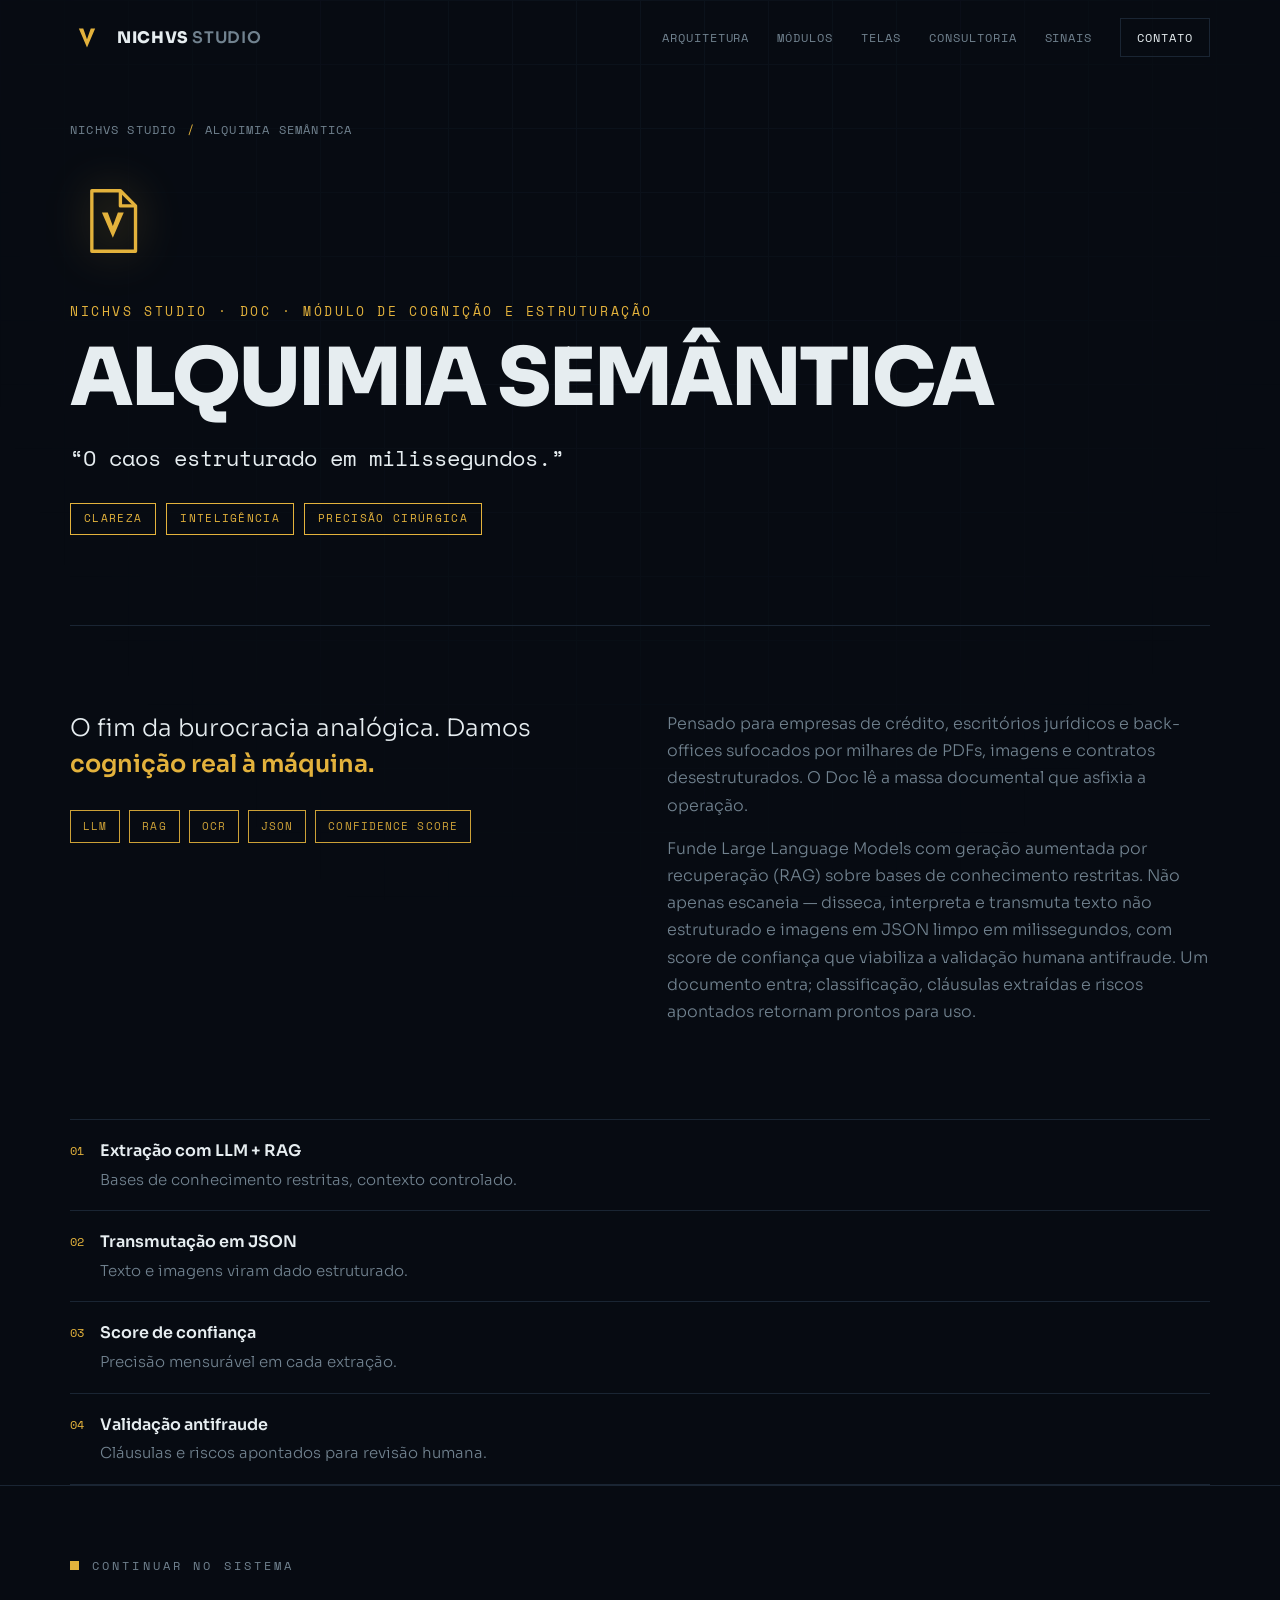
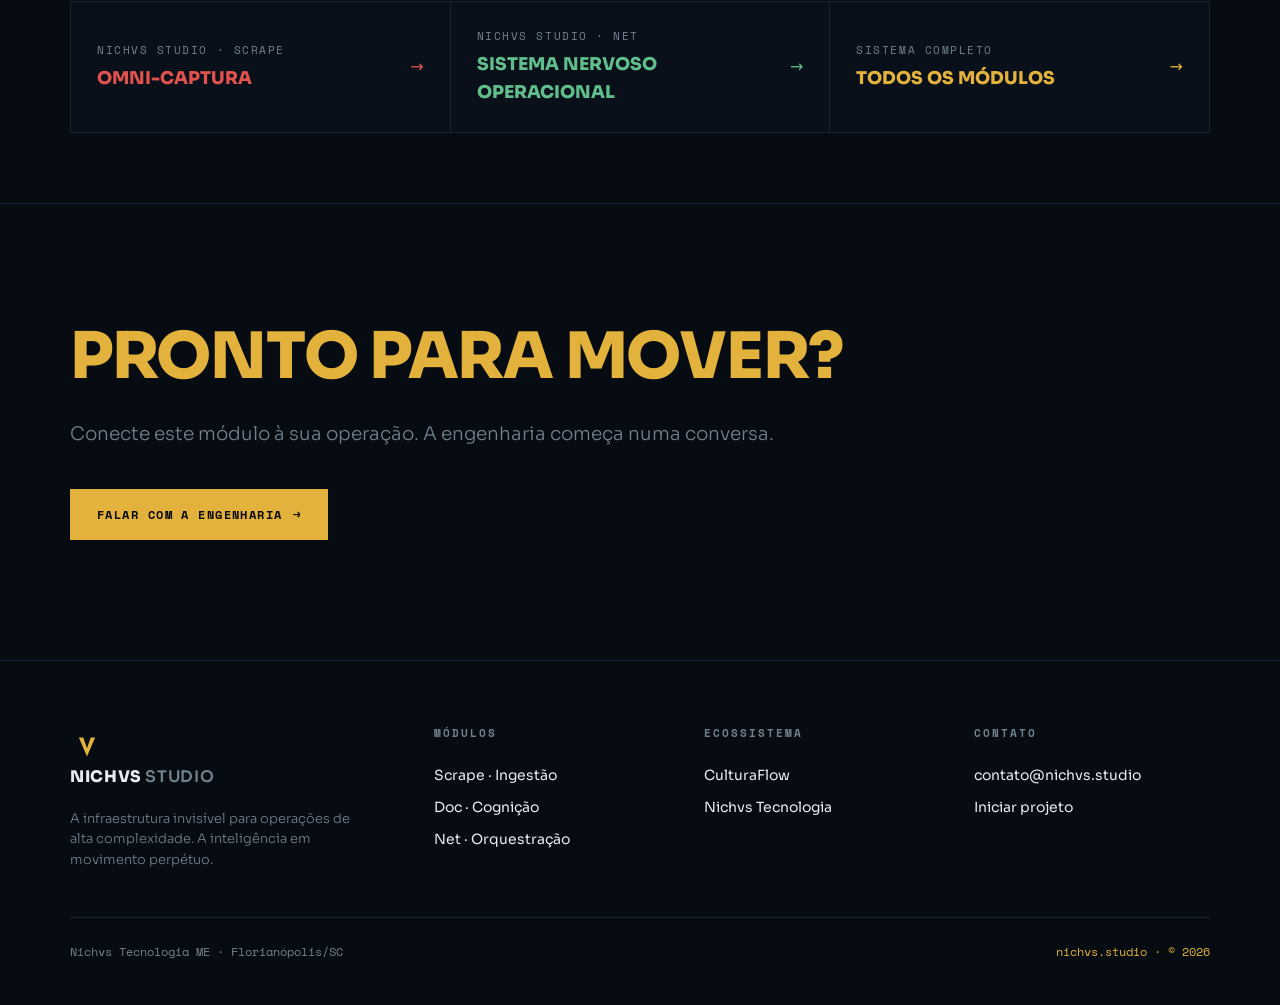
==== commit d8c92eeb: "Add files via upload" ====
--- a/doc.html
+++ b/doc.html
@@ -1 +1 @@
-<!DOCTYPE html><html lang="pt-BR"><head><meta charset="UTF-8"/><meta name="viewport" content="width=device-width, initial-scale=1.0"/><title>NICHVS STUDIO · DOC — Alquimia Semântica | NICHVS STUDIO</title><meta name="description" content="NICHVS STUDIO · DOC · Módulo de Cognição e Estruturação. O caos estruturado em milissegundos."/><link rel="preconnect" href="https://fonts.googleapis.com"/><link rel="preconnect" href="https://fonts.gstatic.com" crossorigin/><link href="https://fonts.googleapis.com/css2?family=Sora:wght@300;400;600;800&family=Space+Mono:wght@400;700&display=swap" rel="stylesheet"/><link rel="stylesheet" href="studio.css"/></head><body class="mod-doc"><header id="head"><div class="wrap nav"><a class="brand" href="index.html" aria-label="NICHVS STUDIO"><svg viewBox="0 0 100 100" aria-hidden="true"><path class="v-fill" d="M26 22 L50 78 L74 22 L61 22 L50 54 L39 22 Z"/></svg><span class="bt">NICHVS <span>STUDIO</span></span></a><nav class="nav-links"><a href="index.html#paradigma">Paradigma</a><a href="index.html#arquitetura">Arquitetura</a><a href="index.html#modulos">Módulos</a><a href="index.html#telas">Telas</a><a href="index.html#consultoria">Consultoria</a><a class="nav-cta" href="mailto:contato@nichvs.studio">Contato</a></nav></div></header><main id="top"><div class="wrap"><div class="crumb"><a href="index.html">NICHVS STUDIO</a><span class="sep">/</span>Alquimia Semântica</div><section class="mhero"><svg class="mhero-ico" viewBox="0 0 100 100" aria-hidden="true"><path class="v-stroke" stroke-width="4" stroke-linejoin="round" d="M26 14 H60 L78 32 V86 H26 Z"/><path class="v-stroke" stroke-width="4" stroke-linejoin="round" d="M60 14 V32 H78"/><path class="v-fill" d="M38 40 L51 70 L64 40 L57 40 L51 56 L45 40 Z"/></svg><div class="mname">NICHVS STUDIO · DOC · Módulo de Cognição e Estruturação</div><h1>Alquimia Semântica</h1><p class="mtagline">“O caos estruturado em milissegundos.”</p><div class="mcon"><span>Clareza</span><span>Inteligência</span><span>Precisão Cirúrgica</span></div></section><section class="mbody"><div class="lead reveal">O fim da burocracia analógica. Damos <strong>cognição real à máquina.</strong><div class="chips"><span class="chip">LLM</span><span class="chip">RAG</span><span class="chip">OCR</span><span class="chip">JSON</span><span class="chip">Confidence score</span></div></div><div class="detail reveal"><p>Pensado para empresas de crédito, escritórios jurídicos e back-offices sufocados por milhares de PDFs, imagens e contratos desestruturados. O Doc lê a massa documental que asfixia a operação.</p><p>Funde Large Language Models com geração aumentada por recuperação (RAG) sobre bases de conhecimento restritas. Não apenas escaneia — disseca, interpreta e transmuta texto não estruturado e imagens em JSON limpo em milissegundos, com score de confiança que viabiliza a validação humana antifraude. Um documento entra; classificação, cláusulas extraídas e riscos apontados retornam prontos para uso.</p></div></section><section class="reveal"><ul class="caps"><li><span class="ci">01</span><div><b>Extração com LLM + RAG</b><span>Bases de conhecimento restritas, contexto controlado.</span></div></li><li><span class="ci">02</span><div><b>Transmutação em JSON</b><span>Texto e imagens viram dado estruturado.</span></div></li><li><span class="ci">03</span><div><b>Score de confiança</b><span>Precisão mensurável em cada extração.</span></div></li><li><span class="ci">04</span><div><b>Validação antifraude</b><span>Cláusulas e riscos apontados para revisão humana.</span></div></li></ul></section></div><section class="xnav"><div class="wrap"><div class="sec-label">Continuar no sistema</div><div class="xrow"><a class="xcard m-scrape" href="scrape.html"><div><div class="xl">NICHVS STUDIO · SCRAPE</div><div class="xt">Omni-Captura</div></div><span class="arw">&rarr;</span></a><a class="xcard m-net" href="net.html"><div><div class="xl">NICHVS STUDIO · NET</div><div class="xt">Sistema Nervoso Operacional</div></div><span class="arw">&rarr;</span></a><a class="xcard" href="index.html#modulos"><div><div class="xl">Sistema completo</div><div class="xt">Todos os módulos</div></div><span class="arw">&rarr;</span></a></div></div></section><section class="promise"><div class="wrap"><h2 class="big"><span class="l2">Pronto para mover?</span></h2><p class="sub">Conecte este módulo à sua operação. A engenharia começa numa conversa.</p><a class="btn btn-primary" href="mailto:contato@nichvs.studio?subject=NICHVS%20STUDIO%20·%20DOC">Falar com a engenharia <span class="arw">&rarr;</span></a></div></section></main><footer><div class="wrap"><div class="fgrid"><div class="fcol"><a class="brand" href="index.html"><svg viewBox="0 0 100 100" aria-hidden="true"><path class="v-fill" d="M26 22 L50 78 L74 22 L61 22 L50 54 L39 22 Z"/></svg><span class="bt">NICHVS <span>STUDIO</span></span></a><p class="fabout">A infraestrutura invisível para operações de alta complexidade. A inteligência em movimento perpétuo.</p></div><div class="fcol"><h4>Módulos</h4><a href="scrape.html">Scrape · Ingestão</a><a href="doc.html">Doc · Cognição</a><a href="net.html">Net · Orquestração</a></div><div class="fcol"><h4>Ecossistema</h4><a href="https://culturaflow.netlify.app" target="_blank" rel="noopener">CulturaFlow</a><a href="https://nichvs.tech" target="_blank" rel="noopener">Nichvs Tecnologia</a></div><div class="fcol"><h4>Contato</h4><a href="mailto:contato@nichvs.studio">contato@nichvs.studio</a><a href="mailto:contato@nichvs.studio?subject=Novo%20projeto">Iniciar projeto</a></div></div><div class="fmeta"><span>Nichvs Tecnologia ME · Florianópolis/SC</span><span class="gold">nichvs.studio · © 2026</span></div></div></footer><script>(function(){"use strict";var h=document.getElementById("head");function s(){if(window.pageYOffset>40){h.classList.add("scrolled");}else{h.classList.remove("scrolled");}}window.addEventListener("scroll",s,{passive:true});s();var it=document.querySelectorAll(".reveal");if("IntersectionObserver" in window){var io=new IntersectionObserver(function(e){for(var i=0;i<e.length;i++){if(e[i].isIntersecting){e[i].target.classList.add("in");io.unobserve(e[i].target);}}},{threshold:.12,rootMargin:"0px 0px -40px 0px"});for(var j=0;j<it.length;j++){io.observe(it[j]);}}else{for(var k=0;k<it.length;k++){it[k].classList.add("in");}}var sp=document.querySelectorAll(".spoiler");for(var q=0;q<sp.length;q++){sp[q].addEventListener("click",function(){this.classList.toggle("revealed");});}})();</script></body></html>+<!DOCTYPE html><html lang="pt-BR"><head><meta charset="UTF-8"/><meta name="viewport" content="width=device-width, initial-scale=1.0"/><title>NICHVS STUDIO · DOC — Alquimia Semântica | NICHVS STUDIO</title><meta name="description" content="NICHVS STUDIO · DOC · Módulo de Cognição e Estruturação. O caos estruturado em milissegundos."/><link rel="preconnect" href="https://fonts.googleapis.com"/><link rel="preconnect" href="https://fonts.gstatic.com" crossorigin/><link href="https://fonts.googleapis.com/css2?family=Sora:wght@300;400;600;800&family=Space+Mono:wght@400;700&display=swap" rel="stylesheet"/><link rel="stylesheet" href="studio.css"/></head><body class="mod-doc"><header id="head"><div class="wrap nav"><a class="brand" href="index.html" aria-label="NICHVS STUDIO"><svg viewBox="0 0 100 100" aria-hidden="true"><path class="v-fill" d="M26 22 L50 78 L74 22 L61 22 L50 54 L39 22 Z"/></svg><span class="bt">NICHVS <span>STUDIO</span></span></a><nav class="nav-links"><a href="index.html#arquitetura">Arquitetura</a><a href="index.html#modulos">Módulos</a><a href="index.html#telas">Telas</a><a href="index.html#consultoria">Consultoria</a><a href="index.html#sinais">Sinais</a><a class="nav-cta" href="mailto:contato@nichvs.studio">Contato</a></nav></div></header><main id="top"><div class="wrap"><div class="crumb"><a href="index.html">NICHVS STUDIO</a><span class="sep">/</span>Alquimia Semântica</div><section class="mhero"><svg class="mhero-ico" viewBox="0 0 100 100" aria-hidden="true"><path class="v-stroke" stroke-width="4" stroke-linejoin="round" d="M26 14 H60 L78 32 V86 H26 Z"/><path class="v-stroke" stroke-width="4" stroke-linejoin="round" d="M60 14 V32 H78"/><path class="v-fill" d="M38 40 L51 70 L64 40 L57 40 L51 56 L45 40 Z"/></svg><div class="mname">NICHVS STUDIO · DOC · Módulo de Cognição e Estruturação</div><h1>Alquimia Semântica</h1><p class="mtagline">“O caos estruturado em milissegundos.”</p><div class="mcon"><span>Clareza</span><span>Inteligência</span><span>Precisão Cirúrgica</span></div></section><section class="mbody"><div class="lead reveal">O fim da burocracia analógica. Damos <strong>cognição real à máquina.</strong><div class="chips"><span class="chip">LLM</span><span class="chip">RAG</span><span class="chip">OCR</span><span class="chip">JSON</span><span class="chip">Confidence score</span></div></div><div class="detail reveal"><p>Pensado para empresas de crédito, escritórios jurídicos e back-offices sufocados por milhares de PDFs, imagens e contratos desestruturados. O Doc lê a massa documental que asfixia a operação.</p><p>Funde Large Language Models com geração aumentada por recuperação (RAG) sobre bases de conhecimento restritas. Não apenas escaneia — disseca, interpreta e transmuta texto não estruturado e imagens em JSON limpo em milissegundos, com score de confiança que viabiliza a validação humana antifraude. Um documento entra; classificação, cláusulas extraídas e riscos apontados retornam prontos para uso.</p></div></section><section class="reveal"><ul class="caps"><li><span class="ci">01</span><div><b>Extração com LLM + RAG</b><span>Bases de conhecimento restritas, contexto controlado.</span></div></li><li><span class="ci">02</span><div><b>Transmutação em JSON</b><span>Texto e imagens viram dado estruturado.</span></div></li><li><span class="ci">03</span><div><b>Score de confiança</b><span>Precisão mensurável em cada extração.</span></div></li><li><span class="ci">04</span><div><b>Validação antifraude</b><span>Cláusulas e riscos apontados para revisão humana.</span></div></li></ul></section></div><section class="xnav"><div class="wrap"><div class="sec-label">Continuar no sistema</div><div class="xrow"><a class="xcard m-scrape" href="scrape.html"><div><div class="xl">NICHVS STUDIO · SCRAPE</div><div class="xt">Omni-Captura</div></div><span class="arw">&rarr;</span></a><a class="xcard m-net" href="net.html"><div><div class="xl">NICHVS STUDIO · NET</div><div class="xt">Sistema Nervoso Operacional</div></div><span class="arw">&rarr;</span></a><a class="xcard" href="index.html#modulos"><div><div class="xl">Sistema completo</div><div class="xt">Todos os módulos</div></div><span class="arw">&rarr;</span></a></div></div></section><section class="promise"><div class="wrap"><h2 class="big"><span class="l2">Pronto para mover?</span></h2><p class="sub">Conecte este módulo à sua operação. A engenharia começa numa conversa.</p><a class="btn btn-primary" href="mailto:contato@nichvs.studio?subject=NICHVS%20STUDIO%20·%20DOC">Falar com a engenharia <span class="arw">&rarr;</span></a></div></section></main><footer><div class="wrap"><div class="fgrid"><div class="fcol"><a class="brand" href="index.html"><svg viewBox="0 0 100 100" aria-hidden="true"><path class="v-fill" d="M26 22 L50 78 L74 22 L61 22 L50 54 L39 22 Z"/></svg><span class="bt">NICHVS <span>STUDIO</span></span></a><p class="fabout">A infraestrutura invisível para operações de alta complexidade. A inteligência em movimento perpétuo.</p></div><div class="fcol"><h4>Módulos</h4><a href="scrape.html">Scrape · Ingestão</a><a href="doc.html">Doc · Cognição</a><a href="net.html">Net · Orquestração</a></div><div class="fcol"><h4>Ecossistema</h4><a href="https://culturaflow.netlify.app" target="_blank" rel="noopener">CulturaFlow</a><a href="https://nichvs.tech" target="_blank" rel="noopener">Nichvs Tecnologia</a></div><div class="fcol"><h4>Contato</h4><a href="mailto:contato@nichvs.studio">contato@nichvs.studio</a><a href="mailto:contato@nichvs.studio?subject=Novo%20projeto">Iniciar projeto</a></div></div><div class="fmeta"><span>Nichvs Tecnologia ME · Florianópolis/SC</span><span class="gold">nichvs.studio · © 2026</span></div></div></footer><script>(function(){"use strict";var h=document.getElementById("head");function s(){if(window.pageYOffset>40){h.classList.add("scrolled");}else{h.classList.remove("scrolled");}}window.addEventListener("scroll",s,{passive:true});s();var it=document.querySelectorAll(".reveal");if("IntersectionObserver" in window){var io=new IntersectionObserver(function(e){for(var i=0;i<e.length;i++){if(e[i].isIntersecting){e[i].target.classList.add("in");io.unobserve(e[i].target);}}},{threshold:.12,rootMargin:"0px 0px -40px 0px"});for(var j=0;j<it.length;j++){io.observe(it[j]);}}else{for(var k=0;k<it.length;k++){it[k].classList.add("in");}}var sp=document.querySelectorAll(".spoiler");for(var q=0;q<sp.length;q++){sp[q].addEventListener("click",function(){this.classList.toggle("revealed");});}})();</script></body></html>
--- a/studio.css
+++ b/studio.css
@@ -13,12 +13,15 @@
   --gold:#E3B23C;
   --red:#E0524D;
   --green:#5FBE8C;
+  --cyan:#36CFE0;
+  --violet:#9D8CFF;
   --c:var(--gold);           /* cor de acento por página (default = master) */
   --maxw:1200px;
 }
 body.mod-scrape{--c:var(--red)}
 body.mod-doc{--c:var(--gold)}
 body.mod-net{--c:var(--green)}
+body.mod-cliente{--c:var(--cyan)}
 
 *{box-sizing:border-box;margin:0;padding:0}
 html{scroll-behavior:smooth;-webkit-text-size-adjust:100%}
@@ -212,7 +215,7 @@
 /* ---------- dashboards (mockups de tela) ---------- */
 .telas{display:flex;flex-direction:column;gap:16px}
 .dash{background:var(--surface);border:1px solid var(--line);overflow:hidden;--c:var(--gold)}
-.dash.d-scrape{--c:var(--red)}.dash.d-doc{--c:var(--gold)}.dash.d-net{--c:var(--green)}
+.dash.d-scrape{--c:var(--red)}.dash.d-doc{--c:var(--gold)}.dash.d-net{--c:var(--green)}.dash.d-cliente{--c:var(--cyan)}
 .dash-bar{display:flex;align-items:center;gap:8px;padding:11px 16px;border-bottom:1px solid var(--line);background:var(--surface-2)}
 .dash-bar .dot{width:9px;height:9px;border-radius:50%;background:var(--line)}
 .dash-bar .dt{font-family:"Space Mono",monospace;font-size:11px;letter-spacing:.1em;text-transform:uppercase;color:var(--muted);margin-left:8px}
@@ -248,3 +251,87 @@
 .model .mrow{display:flex;justify-content:space-between;padding:9px 0;border-top:1px solid var(--line);font-size:.86rem}
 .model .mrow span{color:var(--muted);font-family:"Space Mono",monospace;font-size:11px;text-transform:uppercase;letter-spacing:.05em}
 .model .mrow b{color:var(--text);font-weight:600}
+
+/* ---------- referências / sinais ---------- */
+.refs{display:grid;grid-template-columns:repeat(3,1fr);gap:1px;background:var(--line);border:1px solid var(--line);margin-top:8px}
+@media(max-width:820px){.refs{grid-template-columns:1fr}}
+.refcard{background:var(--surface);padding:24px 22px;display:flex;flex-direction:column;transition:background .25s;--c:var(--gold)}
+.refcard.gtnr{--c:var(--gold)}.refcard.wef{--c:var(--green)}.refcard.br{--c:var(--cyan)}
+.refcard:hover{background:var(--surface-2)}
+.refcard .rsrc{font-family:"Space Mono",monospace;font-size:10.5px;letter-spacing:.14em;text-transform:uppercase;color:var(--c);margin-bottom:13px;display:flex;align-items:center;gap:8px}
+.refcard .rsrc::before{content:"";width:7px;height:7px;background:var(--c);flex:none}
+.refcard h4{font-family:"Sora";font-weight:700;font-size:1.02rem;line-height:1.25;margin-bottom:10px;color:var(--text)}
+.refcard p{color:var(--muted);font-weight:300;font-size:.88rem;line-height:1.55;margin-bottom:18px}
+.refcard .rgo{margin-top:auto;font-family:"Space Mono",monospace;font-size:11px;letter-spacing:.08em;text-transform:uppercase;color:var(--c);display:inline-flex;gap:7px;align-items:center}
+.refcard .rgo .ext{transition:transform .2s}
+.refcard:hover .rgo .ext{transform:translate(2px,-2px)}
+.refnote{font-family:"Space Mono",monospace;font-size:11px;color:var(--muted);margin-top:20px;max-width:64ch;line-height:1.7}
+
+/* ============================================================
+   ÁREA DO CLIENTE — terminal de acesso + painel autenticado
+   ============================================================ */
+/* terminal de acesso (reaproveita .dash/.dash-bar das telas) */
+.gate-wrap{max-width:540px;margin:0 auto}
+.gate-body{padding:32px 30px 28px}
+.gate-field{margin-bottom:20px}
+.gate-field label{display:block;font-family:"Space Mono",monospace;font-size:11px;letter-spacing:.1em;text-transform:uppercase;color:var(--muted);margin-bottom:9px}
+.gate-field select,.gate-field input{width:100%;background:var(--void);border:1px solid var(--line);color:var(--text);padding:13px 14px;font-family:"Space Mono",monospace;font-size:14px;letter-spacing:.02em;transition:border-color .2s}
+.gate-field select:focus,.gate-field input:focus{outline:none;border-color:var(--c)}
+.gate-field input::placeholder{color:var(--muted);opacity:.6}
+.gate-submit{width:100%;justify-content:center;cursor:pointer}
+.gate-msg{font-family:"Space Mono",monospace;font-size:12px;margin-top:16px;display:flex;gap:9px;align-items:center;min-height:18px}
+.gate-msg .blip{width:7px;height:7px;border-radius:50%;background:currentColor;flex:none;animation:blip 1.1s ease-in-out infinite}
+@keyframes blip{0%,100%{opacity:.35}50%{opacity:1}}
+.gate-msg.idle{color:var(--muted)}
+.gate-msg.err{color:var(--red)}
+.gate-msg.ok{color:var(--green)}
+.gate-note{font-family:"Space Mono",monospace;font-size:11.5px;color:var(--muted);text-align:center;margin-top:22px;line-height:1.7}
+.gate-note b{color:var(--text);font-weight:600}
+
+/* sessão ativa (barra acima do painel) */
+.sess-bar{display:flex;align-items:center;justify-content:space-between;gap:14px;flex-wrap:wrap;border:1px solid var(--line);background:var(--surface);padding:11px 18px;margin-bottom:42px}
+.sess-bar .sl{display:flex;align-items:center;gap:10px;font-family:"Space Mono",monospace;font-size:11.5px;color:var(--muted);text-transform:uppercase;letter-spacing:.06em}
+.sess-dot{width:8px;height:8px;border-radius:50%;background:var(--green);box-shadow:0 0 8px var(--green);flex:none}
+.sess-bar .sl b{color:var(--text);font-weight:600;text-transform:none}
+.logout-btn{font-family:"Space Mono",monospace;font-size:11px;letter-spacing:.08em;text-transform:uppercase;color:var(--muted);border:1px solid var(--line);padding:8px 14px;cursor:pointer;background:transparent;transition:all .2s}
+.logout-btn:hover{border-color:var(--red);color:var(--red)}
+
+/* cabeçalho do painel do cliente */
+.cdash-head{display:flex;justify-content:space-between;align-items:flex-end;gap:24px;flex-wrap:wrap;padding-bottom:28px;border-bottom:1px solid var(--line);margin-bottom:40px}
+.cdash-head .ck{font-family:"Space Mono",monospace;font-size:12px;letter-spacing:.22em;text-transform:uppercase;color:var(--c);margin-bottom:10px}
+.cdash-head h2{font-family:"Sora";font-weight:800;font-size:clamp(1.6rem,3.6vw,2.3rem);text-transform:uppercase;letter-spacing:-.015em}
+.cdash-head .csub{font-family:"Space Mono",monospace;font-size:12.5px;color:var(--muted);margin-top:8px}
+.statuschip{font-family:"Space Mono",monospace;font-size:11px;border:1px solid var(--green);color:var(--green);padding:6px 13px;text-transform:uppercase;letter-spacing:.08em;flex:none}
+
+/* kpis */
+.kpi-grid{display:grid;grid-template-columns:repeat(4,1fr);gap:1px;background:var(--line);border:1px solid var(--line);margin-bottom:44px}
+@media(max-width:760px){.kpi-grid{grid-template-columns:repeat(2,1fr)}}
+.kpi{background:var(--surface);padding:20px 18px;--c:var(--gold)}
+.kpi .kl{font-family:"Space Mono",monospace;font-size:10px;letter-spacing:.08em;text-transform:uppercase;color:var(--muted)}
+.kpi .kv{font-family:"Sora";font-weight:800;font-size:1.6rem;margin-top:8px;color:var(--c)}
+
+/* trilha de fases */
+.ptrack{display:flex;gap:1px;background:var(--line);border:1px solid var(--line);margin-bottom:44px;overflow-x:auto}
+.pstep{flex:1;min-width:108px;background:var(--surface);padding:14px 12px;text-align:center}
+.pstep.active{background:var(--surface-2);box-shadow:inset 0 2px 0 var(--c)}
+.pstep .pn{font-family:"Space Mono",monospace;font-size:10px;color:var(--muted);letter-spacing:.06em}
+.pstep.active .pn{color:var(--c)}
+.pstep .pl{font-family:"Space Mono",monospace;font-size:9.5px;text-transform:uppercase;margin-top:5px;color:var(--text);letter-spacing:.01em;line-height:1.4}
+.pstep.done .pn::before{content:"✓ ";color:var(--green)}
+
+/* grid de documentos */
+.doc-grid{display:grid;grid-template-columns:1fr 1fr;gap:1px;background:var(--line);border:1px solid var(--line)}
+@media(max-width:760px){.doc-grid{grid-template-columns:1fr}}
+.doccard{background:var(--surface);padding:26px 24px;display:flex;flex-direction:column;gap:13px;transition:background .25s;--c:var(--gold)}
+.doccard:hover{background:var(--surface-2)}
+.doccard .dc-top{display:flex;justify-content:space-between;align-items:flex-start;gap:12px}
+.doccard h4{font-family:"Sora";font-weight:800;font-size:1.05rem;text-transform:uppercase;letter-spacing:-.005em;line-height:1.25}
+.filetag{font-family:"Space Mono",monospace;font-size:10px;letter-spacing:.06em;border:1px solid var(--c);color:var(--c);padding:4px 9px;flex:none;white-space:nowrap}
+.doccard p{color:var(--muted);font-weight:300;font-size:.9rem;line-height:1.55}
+.dc-actions{display:flex;gap:10px;margin-top:auto;flex-wrap:wrap}
+.btn-sm{padding:10px 16px;font-size:11px}
+
+.client-callout{border:1px solid var(--violet);background:linear-gradient(180deg,color-mix(in srgb,var(--violet) 8%,transparent),transparent);padding:22px 24px;margin-top:40px}
+.client-callout .ct{font-family:"Space Mono",monospace;font-size:11px;letter-spacing:.14em;text-transform:uppercase;color:var(--violet);margin-bottom:10px}
+.client-callout p{color:var(--text);font-weight:300;font-size:.94rem;line-height:1.6}
+.client-callout p b{font-weight:600}
